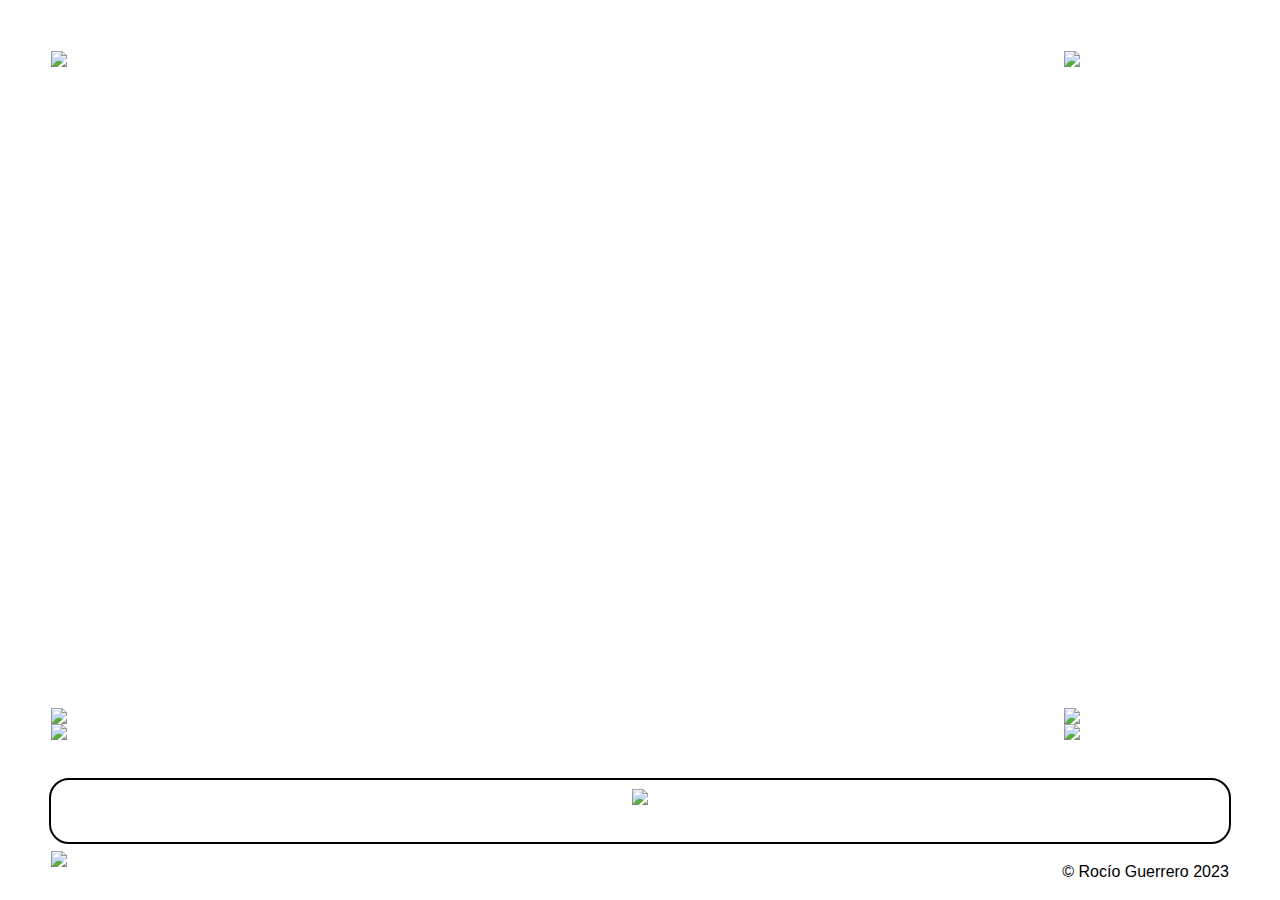
==== index.html @ ebbc7dd9 "Add files via upload" ====
<!DOCTYPE html>
<html lang="en">
<head>
    <meta charset="UTF-8">
    <meta http-equiv="X-UA-Compatible" content="IE=edge">
    <meta name="viewport" content="width=device-width, initial-scale=1.0">
    <meta name="viewport" content="width=device-width, user-scalable=no" />
    <title>Rocío Guerrero</title>
    <link rel="icon" href="logo/logo.png" sizes="16x16 32x32" type="image/png">
    <link rel="stylesheet" type="text/css" href="styles.css" media="screen" />
</head>
<body>

    <div class="header">

        <div class="columna_1">

            <div class="work">

                <a href="index_work.html"><img class="work" src="logo/menu_work.png"></a>

            </div><!-- cierra WORK -->
            <div class="cv_press">

                <a class="cv" href="index_cv.html"><img class="cv"  src="logo/menu_cv.png"></a>
                
                <a  class="press" href=""><img class="press" src="logo/menu_press.png"></a>

            </div><!-- cierra CV-PRESS -->

        </div><!-- cierra COLUMNA-1 -->

        <div class="columna_2">

            <!-- fonfo Body imagen / foto + nombre + potencias -->

        </div><!-- cierra COLUMNA-2 -->

        <div class="columna_3">

            <div class="about">

                <a class="about" href="index_about.html"><img class="about" src="logo/menu_about.png"></a>

            </div><!-- cierra ABOUT -->
            <div class="more_contact">

                <a class="more" href=""><img class="more"  src="logo/menu_more.png"></a>
            
                <a class="contact" href=""><img class="contact" src="logo/menu_contact.png"></a>


            </div><!-- cierra MORE-CONTACT -->


        </div><!-- cierra COLUMNA-3 -->

    </div><!-- cierra HEADER -->
 
    <div class="footer">

        <div class="pastilla">
 
            <a class="logo"><img class="logo" src="logo/menu_suscribe.png"></a>
  
        </div>
        <div class="pie_pagina">
 
            <a class="logo_ig" href="https://www.instagram.com/rocioguerrero/" target="_blank"><img class="logo_ig" src="logo/logo_ig.png"></a>
            <p class="copy"> &copy Rocío Guerrero 2023</p>
  
        </div>

    </div><!-- cierra FOOTER -->

</body><!-- cierra BODY -->

</html>
---- styles.css ----
/* FUENTES */

/* @import url('https://fonts.googleapis.com/css2?family=Abril+Fatface&family=GFS+Didot&family=Rubik+Pixels&display=swap'); */

/* ESTILOS GENERALES */

*{
   margin: 0px;
   padding: 0px;
}

body{
    
    width: 100%;
    height: 100vh;
    /* border: 3px solid rgb(255, 0, 153);  */

    display: flex;
    flex-direction: column;
    background-color: #ffffff;
}

/* HEADER */

.header{
    width: 100%;
    height: 85%;
    display: flex;
    flex-direction: row;
    justify-content: space-between;
 /*    border: 3px solid rgb(255, 0, 153); */

    background-image: url(FOTOS/rocio+potencias.png);
    background-repeat: no-repeat;
    background-position: center;
    background-size: 70%;
}

          .columna_1{

            width: 14%;
            height:90%;
            margin-top: 4%;
            margin-left: 4%;

            display: flex;
            flex-direction: column;
            justify-content: space-between;

          /*   border: 3px solid rgb(0, 255, 0); */

          }

              /* .cv_press{

                 display: flex;
                 flex-direction: column;
                 border: 3px solid rgb(0, 255, 0); 
               
            
              }
 */
              .work{
                width:100%;
                display: flex;
                flex-direction: column;

              }
                    .work :hover{
                     background-image: url(logo/menu_work.neon.png);
                     background-repeat: no-repeat;
                     background-position: center;
                     background-size: 100%;

                    }
              .cv{
               width:100%;
               display: flex;
               }

               .cv :hover{
                  background-image: url(logo/menu_cv.neon.png);
                  background-repeat: no-repeat;
                  background-position: center;
                  background-size: 100%;

                 }
             .press{
               width:100%;
               display: flex;
               flex-direction: column;

             }

             .press :hover{
               background-image: url(logo/menu_press.neon.png);
               background-repeat: no-repeat;
               background-position: center;
               background-size: 100%;

              }
   
             .about{
               width:100%;
               display: flex;
               flex-direction: column;

             }
             .about :hover{
               background-image: url(logo/menu_about.neon.png);
               background-repeat: no-repeat;
               background-position: center;
               background-size: 100%;

              }
             .more{
               width:100%;
               display: flex;
               flex-direction: column;

             }
             .more :hover{
               background-image: url(logo/menu_more.neon.png);
               background-repeat: no-repeat;
               background-position: center;
               background-size: 100%;

              }
             .contact{
               width:100%;
               display: flex;
               flex-direction: column;

             }
             .contact :hover{
               background-image: url(logo/menu_contact.neon.png);
               background-repeat: no-repeat;
               background-position: center;
               background-size: 100%;

              }

          .columna_2{
                width: 72%;
                height:100%;
               /*  border: 3px solid rgb(0, 255, 0); */
    
          }
          .columna_3{
            width: 14%;
            height:90%;
            margin-top: 4%;
            margin-right: 4%;

            display: flex;
            flex-direction: column;
            justify-content: space-between;

 /*           border: 3px solid rgb(0, 255, 0);  */

          }
                .more_contact{
                  width: 100%;
                    display: flex;
                    flex-direction: column;

                    display: flex;
                    flex-direction: column;
                    /* float: right; */
                 }

    

/* FOOTER */
.footer{
    width: 100%;
    height: 15%;

    display: flex;
    flex-direction: column;
    justify-content: center;
    align-items: center;
   /*  border: 3px solid rgb(224, 151, 212); */
    
}
        .pastilla{

            display: flex;
            flex-direction: row;
            justify-content: center;
            align-items: center;
            margin-top: 1%;
            width: 92%;
            height: 50%;
            border-radius: 20px;
            border: 2px solid #000;
            background: #FFF;
            /* border: 3px solid rgb(182, 18, 155);  */
        
     }
         
         .logo{

            height: 80%;
            margin-top: 0.5%;
          
         }
         .logo:hover{
 
            background-image: url(logo/menu_suscribe.neon.png);
            background-repeat: no-repeat;
            background-position: center;
            background-size: 100%;


           }
           .pie_pagina{
            display: flex;
            flex-direction: row;
            justify-content: space-between;
            align-items: center;
            width: 92%;
            height: 45%;
            border-radius: 22px;
           /*  border: 2px solid #000; */
        
     }
          .pie_pagina p{

            font-size: 1rem;
            font-family:  "helvetica";
          /*   margin-top: 1%; */
         } 
         .logo_ig{

          height: 80%;
          margin-top: 0.2%;
         } 
         .logo_ig :hover{
            background-image: url(logo/logo_ig\ _iluminado.png);
            background-repeat: no-repeat;
            background-position: center;
            background-size: 100%;
          }
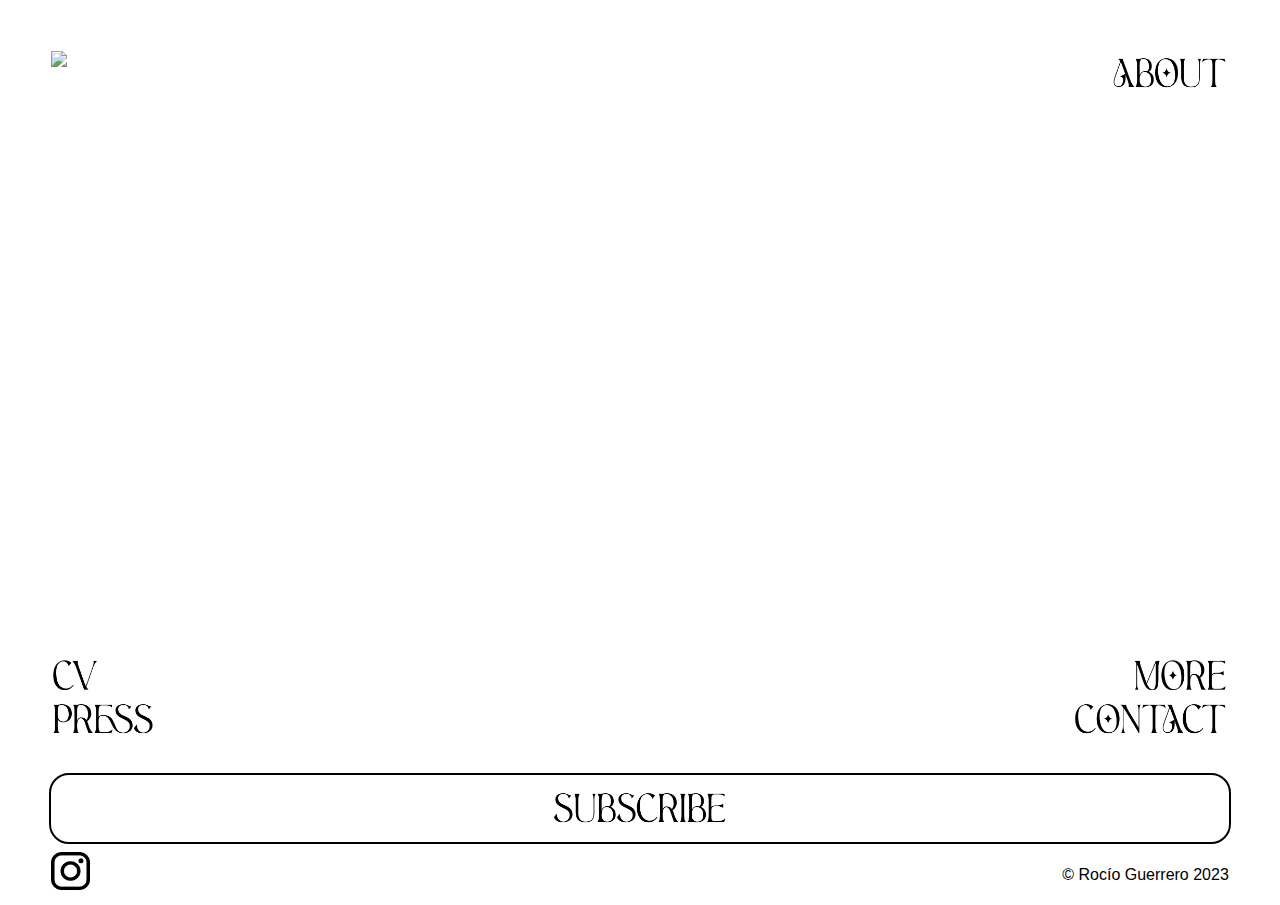
==== commit 13031936: "Update index.html" ====
--- a/index.html
+++ b/index.html
@@ -22,9 +22,9 @@
             </div><!-- cierra WORK -->
             <div class="cv_press">
 
-                <a class="cv" href="index_cv.html"><img class="cv"  src="logo/menu_cv.png"></a>
+                <a class="cv" href="index_cv.html"><img class="cv"  src="menu_cv.png"></a>
                 
-                <a  class="press" href=""><img class="press" src="logo/menu_press.png"></a>
+                <a  class="press" href=""><img class="press" src="menu_press.png"></a>
 
             </div><!-- cierra CV-PRESS -->
 
@@ -40,14 +40,14 @@
 
             <div class="about">
 
-                <a class="about" href="index_about.html"><img class="about" src="logo/menu_about.png"></a>
+                <a class="about" href="index_about.html"><img class="about" src="menu_about.png"></a>
 
             </div><!-- cierra ABOUT -->
             <div class="more_contact">
 
-                <a class="more" href=""><img class="more"  src="logo/menu_more.png"></a>
+                <a class="more" href=""><img class="more"  src="menu_more.png"></a>
             
-                <a class="contact" href=""><img class="contact" src="logo/menu_contact.png"></a>
+                <a class="contact" href=""><img class="contact" src="menu_contact.png"></a>
 
 
             </div><!-- cierra MORE-CONTACT -->
@@ -61,12 +61,12 @@
 
         <div class="pastilla">
  
-            <a class="logo"><img class="logo" src="logo/menu_suscribe.png"></a>
+            <a class="logo"><img class="logo" src="menu_suscribe.png"></a>
   
         </div>
         <div class="pie_pagina">
  
-            <a class="logo_ig" href="https://www.instagram.com/rocioguerrero/" target="_blank"><img class="logo_ig" src="logo/logo_ig.png"></a>
+            <a class="logo_ig" href="https://www.instagram.com/rocioguerrero/" target="_blank"><img class="logo_ig" src="logo_ig.png"></a>
             <p class="copy"> &copy Rocío Guerrero 2023</p>
   
         </div>
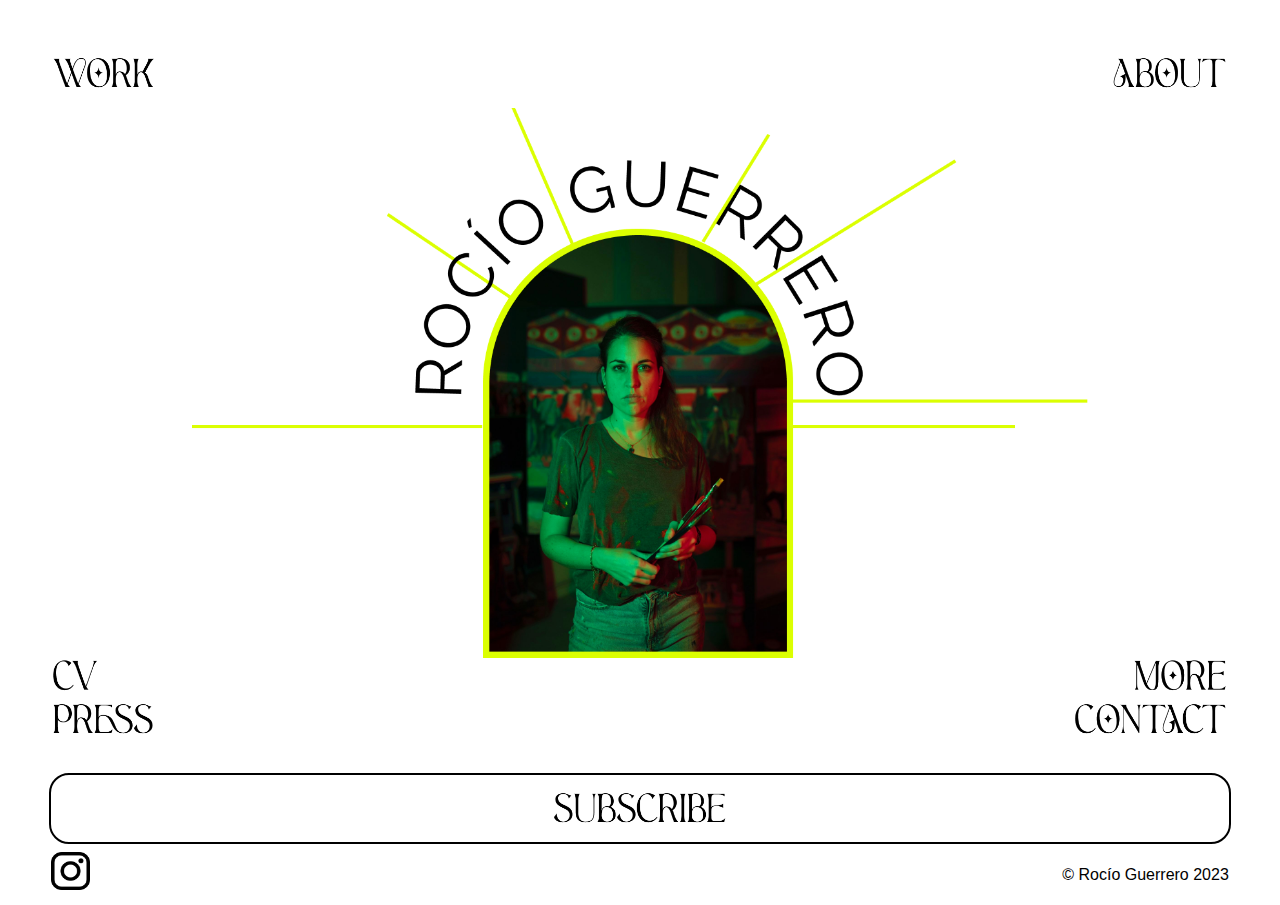
==== commit 6f867b04: "Update index.html" ====
--- a/index.html
+++ b/index.html
@@ -17,7 +17,7 @@
 
             <div class="work">
 
-                <a href="index_work.html"><img class="work" src="logo/menu_work.png"></a>
+                <a href="index_work.html"><img class="work" src="menu_work.png"></a>
 
             </div><!-- cierra WORK -->
             <div class="cv_press">
--- a/styles.css
+++ b/styles.css
@@ -30,7 +30,7 @@
     justify-content: space-between;
  /*    border: 3px solid rgb(255, 0, 153); */
 
-    background-image: url(FOTOS/rocio+potencias.png);
+    background-image: url(rocio+potencias.png);
     background-repeat: no-repeat;
     background-position: center;
     background-size: 70%;
@@ -67,7 +67,7 @@
 
               }
                     .work :hover{
-                     background-image: url(logo/menu_work.neon.png);
+                     background-image: url(menu_work.neon.png);
                      background-repeat: no-repeat;
                      background-position: center;
                      background-size: 100%;
@@ -79,7 +79,7 @@
                }
 
                .cv :hover{
-                  background-image: url(logo/menu_cv.neon.png);
+                  background-image: url(menu_cv.neon.png);
                   background-repeat: no-repeat;
                   background-position: center;
                   background-size: 100%;
@@ -93,7 +93,7 @@
              }
 
              .press :hover{
-               background-image: url(logo/menu_press.neon.png);
+               background-image: url(menu_press.neon.png);
                background-repeat: no-repeat;
                background-position: center;
                background-size: 100%;
@@ -107,7 +107,7 @@
 
              }
              .about :hover{
-               background-image: url(logo/menu_about.neon.png);
+               background-image: url(menu_about.neon.png);
                background-repeat: no-repeat;
                background-position: center;
                background-size: 100%;
@@ -120,7 +120,7 @@
 
              }
              .more :hover{
-               background-image: url(logo/menu_more.neon.png);
+               background-image: url(menu_more.neon.png);
                background-repeat: no-repeat;
                background-position: center;
                background-size: 100%;
@@ -133,7 +133,7 @@
 
              }
              .contact :hover{
-               background-image: url(logo/menu_contact.neon.png);
+               background-image: url(menu_contact.neon.png);
                background-repeat: no-repeat;
                background-position: center;
                background-size: 100%;
@@ -207,7 +207,7 @@
          }
          .logo:hover{
  
-            background-image: url(logo/menu_suscribe.neon.png);
+            background-image: url(menu_suscribe.neon.png);
             background-repeat: no-repeat;
             background-position: center;
             background-size: 100%;
@@ -237,7 +237,7 @@
           margin-top: 0.2%;
          } 
          .logo_ig :hover{
-            background-image: url(logo/logo_ig\ _iluminado.png);
+            background-image: url(logo_ig\ _iluminado.png);
             background-repeat: no-repeat;
             background-position: center;
             background-size: 100%;
